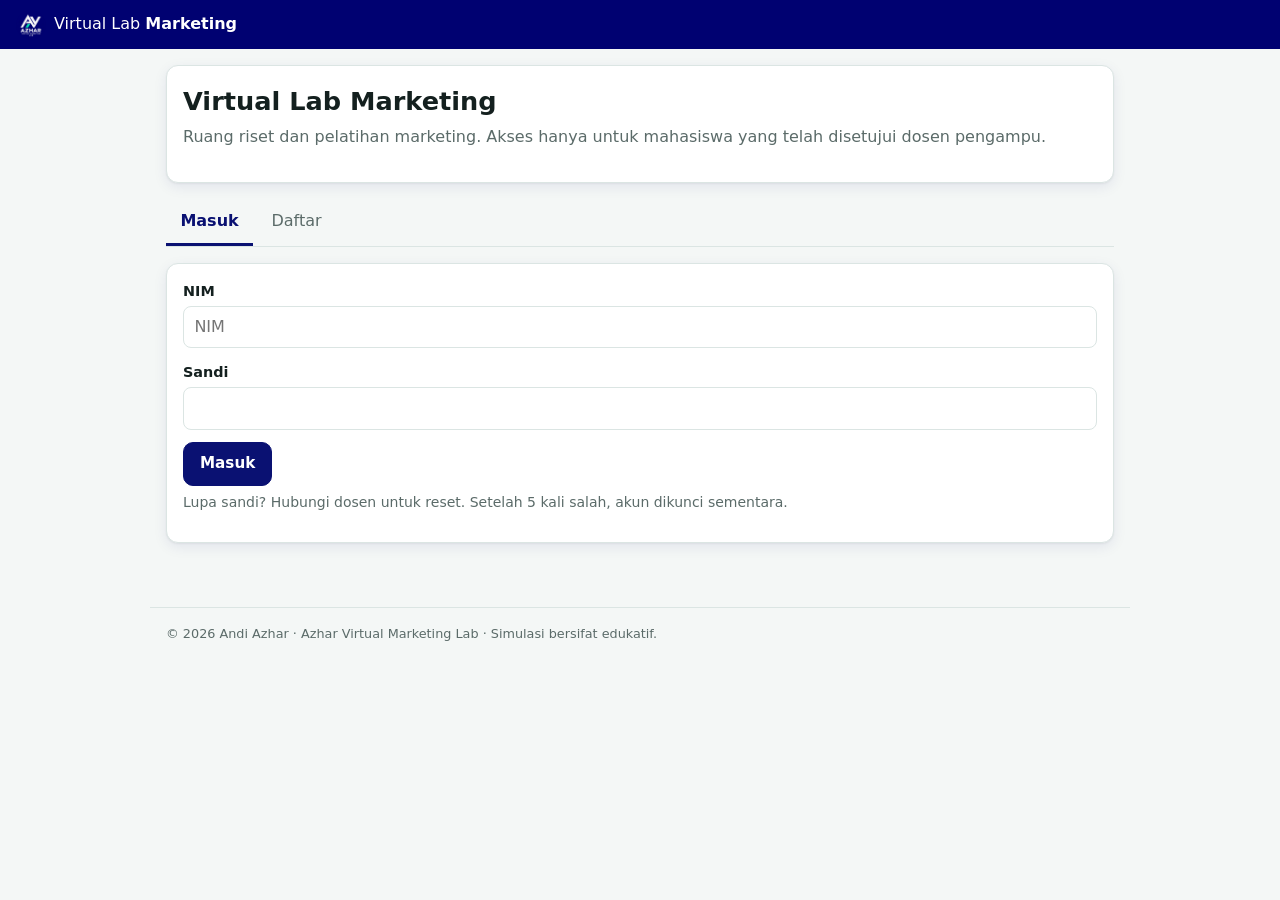
==== index.html @ 6efccebb "Add files via upload" ====
<!doctype html>
<html lang="id">
<head>
<meta charset="utf-8">
<meta name="viewport" content="width=device-width,initial-scale=1,viewport-fit=cover">
<title>Virtual Lab Marketing</title>
<meta name="description" content="Ruang riset dan pelatihan marketing: simulasi, analitik, dan jurnal lab untuk mahasiswa.">
<meta name="theme-color" content="#000171">
<meta name="apple-mobile-web-app-capable" content="yes">
<meta name="mobile-web-app-capable" content="yes">
<meta name="apple-mobile-web-app-title" content="Azhar Lab">
<link rel="manifest" href="manifest.webmanifest">
<link rel="icon" href="icons/icon-192.png">
<link rel="apple-touch-icon" href="icons/apple-touch-icon.png">
<link rel="stylesheet" href="css/style.css">
</head>
<body>
<header class="topbar">
  <a class="brand" href="#/"><img class="logo" src="assets/logo.png" alt="" width="30" height="30"><span>Virtual Lab <b>Marketing</b></span></a>
  <nav id="nav" aria-label="Navigasi utama"></nav>
  <button id="installBtn" class="btn small" hidden>Pasang</button>
</header>
<main id="view" tabindex="-1"></main>
<footer id="foot"></footer>
<div id="toast" role="status" aria-live="polite"></div>
<noscript><p style="padding:1rem">Aplikasi ini memerlukan JavaScript.</p></noscript>
<script src="config.js"></script>
<script src="js/core.js"></script>
<script src="js/mod-ads.js"></script>
<script src="js/mod-market.js"></script>
<script src="js/mod-analytics.js"></script>
<script src="js/mod-research.js"></script>
<script src="js/mod-strategy.js"></script>
<script src="js/mod-funnel.js"></script>
<script src="js/skills-data.js"></script>
<script src="js/vendor/qrcode.js"></script>
<script src="js/mod-ai.js"></script>
<script src="js/api.js"></script>
<script src="js/auth.js"></script>
<script src="js/mod-admin.js"></script>
<script src="js/skills.js"></script>
<script src="js/cert.js"></script>
<script src="js/app.js"></script>
</body>
</html>
---- css/style.css ----
:root{
  --bg:#f4f7f6; --card:#ffffff; --ink:#14201f; --muted:#5b6b69; --line:#dbe5e3;
  --brand:#0a1172; --brand-ink:#ffffff; --accent:#d97706; --good:#15803d; --bad:#b91c1c;
  --soft:#e9ebfa; --radius:12px; --shadow:0 1px 2px rgba(0,0,0,.05),0 4px 14px rgba(10,17,114,.08);
}
@media (prefers-color-scheme:dark){
  :root{--bg:#0e1514; --card:#162321; --ink:#e8f0ee; --muted:#9db0ac; --line:#26373a; --soft:#173532; --brand:#2dd4bf; --brand-ink:#05201d; --accent:#fbbf24; --good:#4ade80; --bad:#f87171; --shadow:none}
}
*{box-sizing:border-box}
html{-webkit-text-size-adjust:100%}
body{margin:0;background:var(--bg);color:var(--ink);font:16px/1.55 system-ui,-apple-system,"Segoe UI",Roboto,sans-serif;padding-bottom:env(safe-area-inset-bottom)}
h1,h2,h3{line-height:1.25;margin:0 0 .5rem}
h1{font-size:1.6rem} h2{font-size:1.3rem} h3{font-size:1.1rem}
p{margin:.4rem 0 .8rem}
a{color:var(--brand)}
.muted{color:var(--muted)}
.small{font-size:.875rem}
.topbar{position:sticky;top:0;z-index:20;display:flex;align-items:center;gap:.75rem;padding:.6rem 1rem;padding-top:calc(.6rem + env(safe-area-inset-top));background:#000171;color:#fff}
.brand{display:flex;align-items:center;gap:.5rem;color:inherit;text-decoration:none;font-weight:500;white-space:nowrap}
.brand b{font-weight:800}
.logo{width:30px;height:30px;border-radius:50%;display:block}
#nav{display:flex;gap:.25rem;overflow-x:auto;margin-left:auto;scrollbar-width:none}
#nav a{color:inherit;text-decoration:none;padding:.35rem .7rem;border-radius:999px;font-size:.9rem;white-space:nowrap;opacity:.85}
#nav a.on{background:rgba(255,255,255,.2);opacity:1;font-weight:600}
.badge{display:inline-block;min-width:1.2rem;padding:0 .35rem;margin-left:.25rem;border-radius:999px;background:var(--accent);color:#1b1200;font-size:.75rem;text-align:center}
main{max-width:980px;margin:0 auto;padding:1rem 1rem 3rem;outline:none}
.card{background:var(--card);border:1px solid var(--line);border-radius:var(--radius);padding:1rem;margin:0 0 1rem;box-shadow:var(--shadow)}
.card.err{border-color:var(--bad);color:var(--bad)}
.card.note{background:var(--soft);border-color:transparent}
.hero{padding:1.25rem 1rem}
.hero h1{margin-bottom:.35rem}
.grid{display:grid;gap:.9rem;grid-template-columns:repeat(auto-fill,minmax(250px,1fr))}
.mod{display:flex;flex-direction:column;gap:.35rem;text-decoration:none;color:inherit;background:var(--card);border:1px solid var(--line);border-radius:var(--radius);padding:1rem;box-shadow:var(--shadow);transition:transform .12s,border-color .12s}
.mod:hover{transform:translateY(-2px);border-color:var(--brand)}
.mod .ic{font-size:1.8rem}
.mod h3{margin:0}
.tags{display:flex;flex-wrap:wrap;gap:.3rem;margin-top:auto;padding-top:.4rem}
.tag{font-size:.72rem;padding:.1rem .5rem;border-radius:999px;background:var(--soft);color:var(--brand)}
.chips{display:flex;flex-wrap:wrap;gap:.4rem;margin:.5rem 0 1rem}
.chip{border:1px solid var(--line);background:var(--card);color:var(--ink);border-radius:999px;padding:.3rem .8rem;font:inherit;font-size:.88rem;cursor:pointer}
.chip.on{background:var(--brand);color:var(--brand-ink);border-color:var(--brand)}
.btn{font:inherit;font-size:.95rem;padding:.55rem 1rem;border-radius:10px;border:1px solid var(--line);background:var(--card);color:var(--ink);cursor:pointer;min-height:42px}
.btn:hover{border-color:var(--brand)}
.btn.primary{background:var(--brand);color:var(--brand-ink);border-color:var(--brand);font-weight:600}
.btn.danger{color:var(--bad);border-color:var(--bad)}
.btn.ghost{background:transparent}
.btn.small{min-height:34px;padding:.3rem .7rem;font-size:.85rem}
.btn[disabled]{opacity:.5;cursor:not-allowed}
.topbar .btn{background:rgba(255,255,255,.18);color:inherit;border-color:transparent}
.row{display:flex;flex-wrap:wrap;gap:.5rem;align-items:center;margin:.6rem 0}
.row.end{justify-content:flex-end}
.fld{display:block;margin:0 0 .8rem}
.lbl{display:block;font-weight:600;font-size:.9rem;margin-bottom:.2rem}
.hint{display:block;color:var(--muted);font-size:.8rem;margin-top:.15rem}
input,select,textarea{width:100%;font:inherit;color:var(--ink);background:var(--card);border:1px solid var(--line);border-radius:8px;padding:.5rem .65rem;min-height:42px}
textarea{resize:vertical}
input:focus,select:focus,textarea:focus,.btn:focus-visible,.chip:focus-visible,a:focus-visible{outline:2px solid var(--brand);outline-offset:1px}
input[type=checkbox]{width:auto;min-height:0;margin-right:.4rem}
.cols{display:grid;gap:.8rem;grid-template-columns:repeat(auto-fit,minmax(200px,1fr))}
.tabs{display:flex;gap:.25rem;overflow-x:auto;border-bottom:1px solid var(--line);margin-bottom:1rem;scrollbar-width:none}
.tab{font:inherit;background:none;border:none;border-bottom:3px solid transparent;padding:.6rem .9rem;color:var(--muted);cursor:pointer;white-space:nowrap}
.tab.on{color:var(--brand);border-bottom-color:var(--brand);font-weight:700}
.kpis{display:grid;gap:.6rem;grid-template-columns:repeat(auto-fit,minmax(130px,1fr));margin:.6rem 0}
.kpi{background:var(--soft);border-radius:10px;padding:.6rem .8rem}
.kpi .v{font-size:1.25rem;font-weight:700;display:block}
.kpi .l{font-size:.78rem;color:var(--muted)}
.kpi.good .v{color:var(--good)} .kpi.bad .v{color:var(--bad)}
.tbl-wrap{overflow-x:auto;margin:.5rem 0}
table{border-collapse:collapse;width:100%;font-size:.88rem}
th,td{padding:.4rem .6rem;border-bottom:1px solid var(--line);text-align:left;white-space:nowrap}
th{background:var(--soft);font-weight:600}
td.num,th.num{text-align:right}
tr.total td{font-weight:700;background:var(--soft)}
.bars{display:grid;gap:.35rem;margin:.5rem 0}
.bar{display:grid;grid-template-columns:minmax(90px,28%) 1fr auto;gap:.5rem;align-items:center;font-size:.85rem}
.bar .track{background:var(--soft);border-radius:6px;height:16px;overflow:hidden}
.bar .fill{height:100%;background:var(--brand);border-radius:6px}
.bar .fill.neg{background:var(--bad)}
pre.out{background:var(--soft);padding:.8rem;border-radius:8px;overflow:auto;white-space:pre-wrap;font:inherit;font-size:.9rem}
.ok{color:var(--good)} .warn{color:var(--accent)} .bad{color:var(--bad)}
.modal-back{position:fixed;inset:0;background:rgba(0,0,0,.45);z-index:50;display:flex;align-items:center;justify-content:center;padding:1rem}
.modal{background:var(--card);border-radius:14px;padding:1.2rem;width:min(520px,100%);max-height:90vh;overflow:auto}
#toast{position:fixed;left:50%;bottom:calc(1.2rem + env(safe-area-inset-bottom));transform:translate(-50%,20px);background:#14201f;color:#fff;padding:.6rem 1rem;border-radius:10px;opacity:0;pointer-events:none;transition:.2s;z-index:60;max-width:90vw;font-size:.9rem}
#toast.show{opacity:1;transform:translate(-50%,0)}
#foot{max-width:980px;margin:0 auto;padding:1rem;color:var(--muted);font-size:.8rem;border-top:1px solid var(--line)}
.entry{border-left:4px solid var(--brand);padding-left:.8rem;margin:0 0 1rem}
.entry h3{margin:0 0 .15rem}
.legend{display:flex;gap:1rem;flex-wrap:wrap;font-size:.8rem;color:var(--muted)}
.pill{display:inline-block;padding:.05rem .5rem;border-radius:999px;font-size:.75rem;background:var(--soft)}
.heat td{text-align:center}
@media (max-width:560px){ main{padding:.75rem .75rem 3rem} h1{font-size:1.35rem} .brand span:last-child{display:none} .bar{grid-template-columns:90px 1fr auto} }
@media print{ .topbar,#nav,#foot,.btn,.tabs,#toast,.no-print{display:none!important} body{background:#fff;color:#000} .card{box-shadow:none;border-color:#999;break-inside:avoid} }

/* v1.1: status, obrolan AI, galat */
.pill.st-approved{background:#d1fae5;color:#065f46}.pill.st-pending{background:#fef3c7;color:#92400e}
.pill.st-rejected,.pill.st-blocked{background:#fee2e2;color:#991b1b}
.chat{display:flex;flex-direction:column;gap:.5rem;max-height:50vh;overflow:auto;padding:.5rem 0}
.bub{max-width:85%;padding:.5rem .75rem;border-radius:12px;line-height:1.4;white-space:pre-wrap}
.bub.me{align-self:flex-end;background:var(--accent,#0f766e);color:#fff}
.bub.ai{align-self:flex-start;background:var(--soft)}
.bub.err{align-self:center;background:#fee2e2;color:#991b1b;font-size:.85rem}
.card.err{border-color:#fca5a5;background:#fef2f2;color:#991b1b}
.row.end{justify-content:flex-end}
@media (prefers-color-scheme:dark){.pill.st-approved{background:#064e3b;color:#a7f3d0}.pill.st-pending{background:#78350f;color:#fde68a}.pill.st-rejected,.pill.st-blocked,.bub.err,.card.err{background:#450a0a;color:#fecaca}}

/* v1.2: jalur skill, misi, sertifikat */
.path{display:grid;gap:.75rem}
.skill{display:flex;gap:.9rem;align-items:flex-start;text-decoration:none;color:inherit;background:var(--card);border:1px solid var(--line);border-left:5px solid var(--brand);border-radius:var(--radius);padding:.9rem;box-shadow:var(--shadow)}
.skill.locked{opacity:.55;border-left-color:var(--line)} .skill.done{border-left-color:#00b88f;background:linear-gradient(90deg,rgba(0,184,143,.08),transparent)}
.skill .no{font-size:1.7rem;line-height:1;flex:none;width:2.2rem;text-align:center}
.skill .body{display:flex;flex-direction:column;gap:.25rem;min-width:0}
.dots{display:flex;gap:.3rem;margin:.2rem 0}
.dot{width:1.3rem;height:1.3rem;border-radius:50%;border:2px solid var(--line);font-size:.7rem;line-height:1.1rem;text-align:center;font-style:normal;color:#fff}
.dot.open{border-color:var(--brand)} .dot.done{background:#00b88f;border-color:#00b88f}
.mission{display:block;text-decoration:none;color:inherit} .mission.locked{opacity:.5} .mission.done{border-left:5px solid #00b88f}
.card.verified{border-color:#00b88f;background:linear-gradient(135deg,rgba(0,184,143,.10),transparent)}
.result{display:flex;gap:1rem;align-items:center}
.score{font-size:3rem;font-weight:800;line-height:1;min-width:4.5rem;text-align:center} .score.good{color:var(--good)} .score.bad{color:var(--bad)}
.crit{margin:.7rem 0} .crit .small{margin-top:.2rem}
.track{height:.55rem;background:var(--line);border-radius:99px;overflow:hidden} .track .fill{height:100%;background:var(--brand);border-radius:99px}
.barrow{display:grid;grid-template-columns:8.5rem 1fr 4.5rem;gap:.5rem;align-items:center;margin:.35rem 0;font-size:.9rem}
.scrollx{overflow-x:auto} .scrollx table{min-width:520px}
.svgwrap svg{width:100%;height:auto;max-height:70vh;border-radius:8px;border:1px solid var(--line)}
.q .opt{display:block;padding:.45rem .2rem;cursor:pointer}
.certcanvas{border:1px solid var(--line);border-radius:6px;box-shadow:0 6px 24px rgba(0,0,0,.15);background:#fff}
.certrow{display:block;text-decoration:none;color:inherit}
.video .vstage svg{width:100%;height:auto;border-radius:8px;display:block}
.vcap{font-weight:600;margin:.4rem 0 .1rem}
.chat{display:flex;flex-direction:column;gap:.5rem;max-height:50vh;overflow:auto;padding:.5rem 0}
.tags{display:flex;gap:.3rem;flex-wrap:wrap}
.installbar{display:flex;gap:.75rem;align-items:center;justify-content:space-between;background:#000171;color:#fff;padding:.6rem 1rem;font-size:.9rem}
.installbar .btn{background:#00b88f;color:#00170f;border:0;font-weight:700}
.installbar button.x{background:transparent;color:#fff;border:0;font-size:1.2rem}
@media (max-width:560px){.barrow{grid-template-columns:6rem 1fr 3.6rem}.result{flex-direction:column;align-items:flex-start}}

/* Sesi terjaga: cegah seleksi/salin teks kasus */
.secure { -webkit-user-select: none; user-select: none; -webkit-touch-callout: none; }
.secure textarea, .secure input[type=text], .secure input[type=password] { -webkit-user-select: text; user-select: text; }
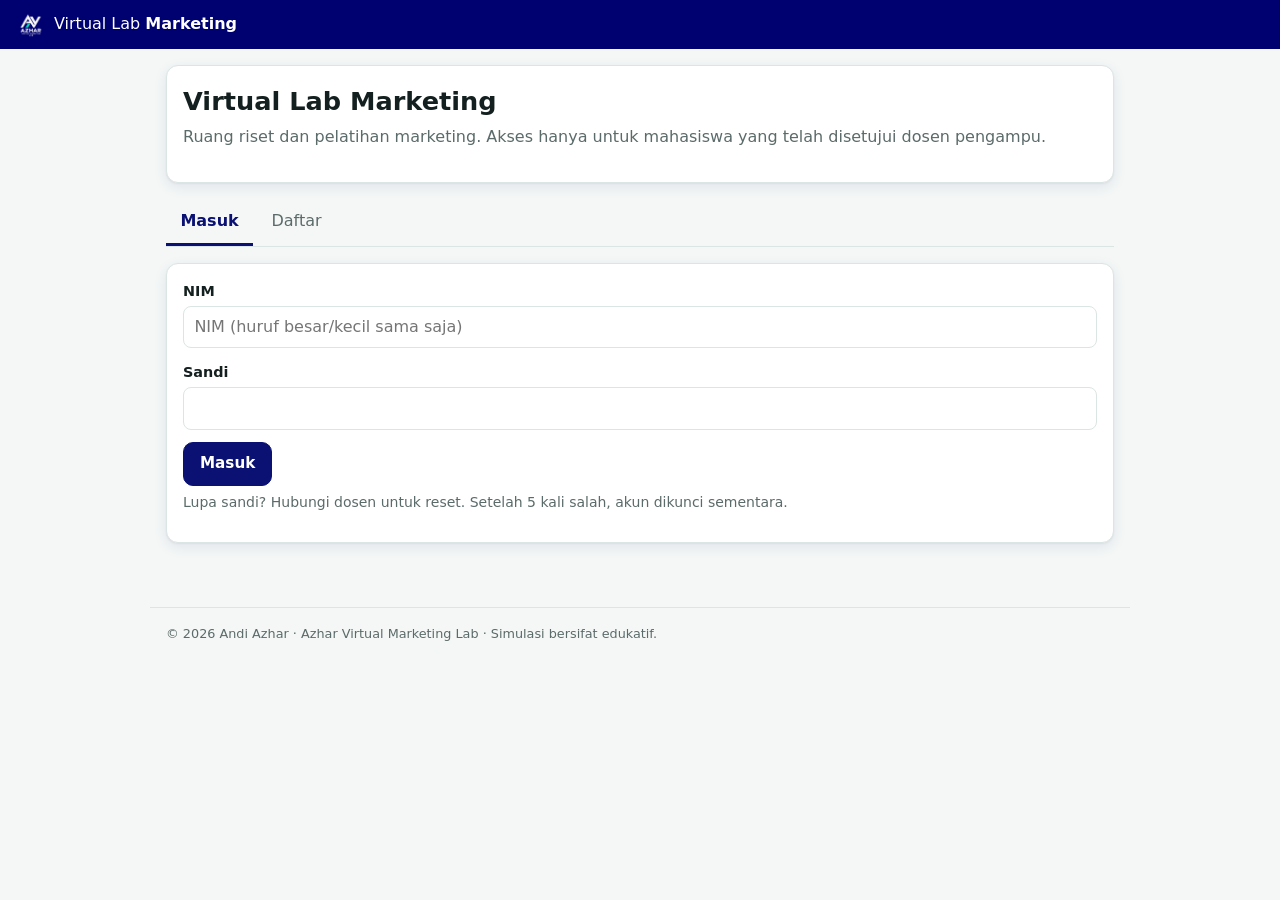
==== commit c2b8149b: "Add files via upload" ====
--- a/index.html
+++ b/index.html
@@ -37,7 +37,6 @@
 <script src="js/mod-ai.js"></script>
 <script src="js/api.js"></script>
 <script src="js/auth.js"></script>
-<script src="js/mod-admin.js"></script>
 <script src="js/skills.js"></script>
 <script src="js/cert.js"></script>
 <script src="js/app.js"></script>
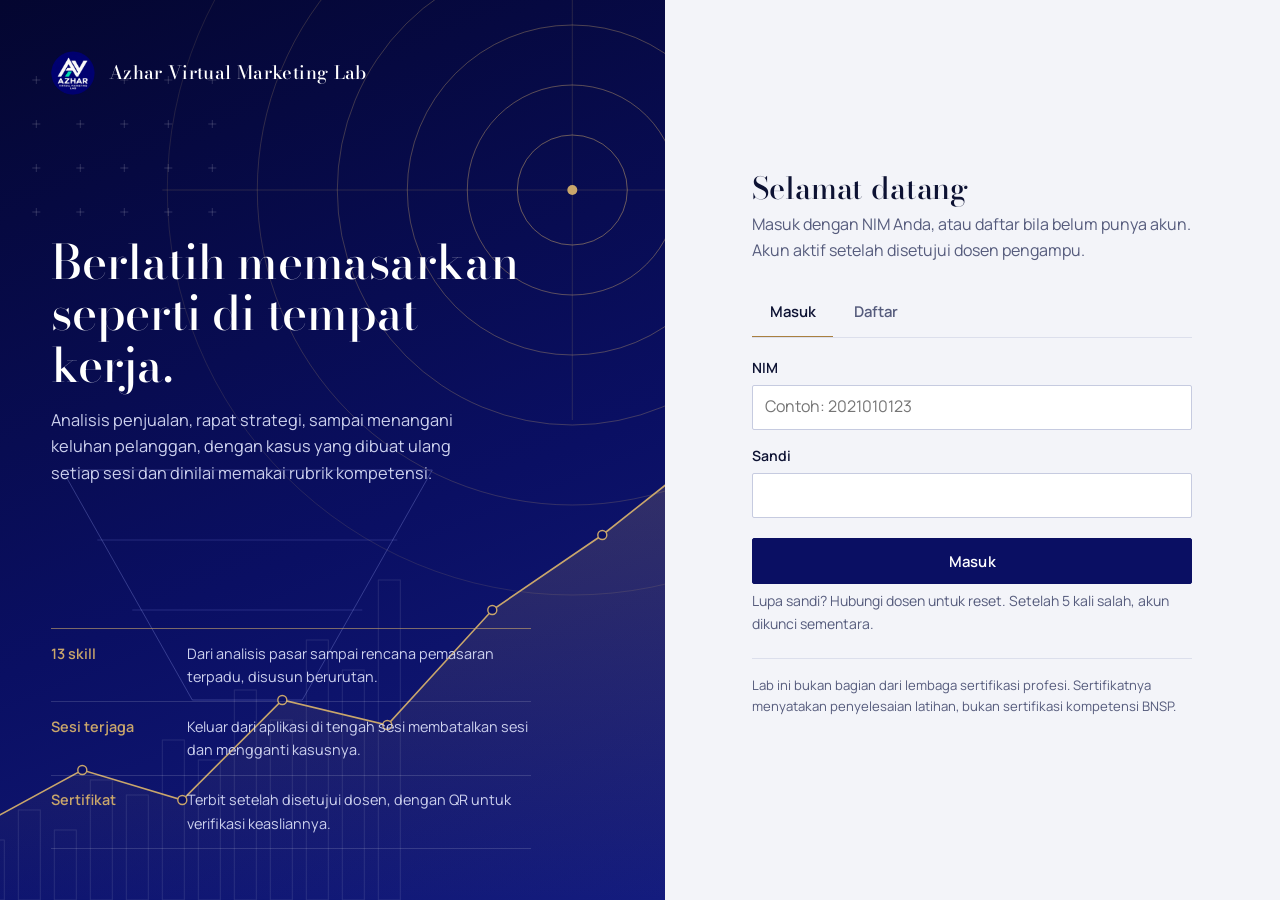
==== commit 7fee5d86: "Add files via upload" ====
--- a/index.html
+++ b/index.html
@@ -12,11 +12,14 @@
 <link rel="manifest" href="manifest.webmanifest">
 <link rel="icon" href="icons/icon-192.png">
 <link rel="apple-touch-icon" href="icons/apple-touch-icon.png">
+<link rel="preconnect" href="https://fonts.googleapis.com">
+<link rel="preconnect" href="https://fonts.gstatic.com" crossorigin>
+<link href="https://fonts.googleapis.com/css2?family=Bodoni+Moda:opsz,wght@6..96,400;6..96,500;6..96,600&family=Manrope:wght@400;500;600;700&display=swap" rel="stylesheet">
 <link rel="stylesheet" href="css/style.css">
 </head>
 <body>
 <header class="topbar">
-  <a class="brand" href="#/"><img class="logo" src="assets/logo.png" alt="" width="30" height="30"><span>Virtual Lab <b>Marketing</b></span></a>
+  <a class="brand" href="#/"><img class="logo" src="assets/logo.png" alt="" width="30" height="30"><span>Azhar Virtual <b>Marketing Lab</b></span></a>
   <nav id="nav" aria-label="Navigasi utama"></nav>
   <button id="installBtn" class="btn small" hidden>Pasang</button>
 </header>
@@ -26,6 +29,7 @@
 <noscript><p style="padding:1rem">Aplikasi ini memerlukan JavaScript.</p></noscript>
 <script src="config.js"></script>
 <script src="js/core.js"></script>
+<script src="js/ui.js"></script>
 <script src="js/mod-ads.js"></script>
 <script src="js/mod-market.js"></script>
 <script src="js/mod-analytics.js"></script>
--- a/css/style.css
+++ b/css/style.css
@@ -1,138 +1,216 @@
+/* Azhar Virtual Marketing Lab — tema biru malam dan kuningan */
 :root{
-  --bg:#f4f7f6; --card:#ffffff; --ink:#14201f; --muted:#5b6b69; --line:#dbe5e3;
-  --brand:#0a1172; --brand-ink:#ffffff; --accent:#d97706; --good:#15803d; --bad:#b91c1c;
-  --soft:#e9ebfa; --radius:12px; --shadow:0 1px 2px rgba(0,0,0,.05),0 4px 14px rgba(10,17,114,.08);
+  --serif:"Bodoni Moda","Didot","Playfair Display","Hoefler Text",Georgia,serif;
+  --sans:"Manrope",system-ui,-apple-system,"Segoe UI",Roboto,sans-serif;
+  --paper:#F3F4F9; --card:#FFFFFF; --ink:#0D1233; --muted:#555B7C; --line:#DCDFEC; --line2:#C6CBE0;
+  --brand:#0A0F63; --brand-deep:#050838; --brand-ink:#FFFFFF; --gold:#A97F3F; --gold-hi:#C9A66B; --accent:#A97F3F;
+  --soft:#ECEEF8; --note:#F4EEE1; --good:#1C6B4D; --bad:#9B2C2C; --warn:#8A6420;
+  --bg:var(--paper); --radius:3px; --shadow:none;
 }
 @media (prefers-color-scheme:dark){
-  :root{--bg:#0e1514; --card:#162321; --ink:#e8f0ee; --muted:#9db0ac; --line:#26373a; --soft:#173532; --brand:#2dd4bf; --brand-ink:#05201d; --accent:#fbbf24; --good:#4ade80; --bad:#f87171; --shadow:none}
+  :root{--paper:#070A27; --card:#0E1340; --ink:#ECEBF3; --muted:#A5AACA; --line:#232A63; --line2:#323A7C; --brand:#C9A66B; --brand-ink:#0A0F3A; --gold:#C9A66B; --accent:#C9A66B;
+    --soft:#141A52; --note:#1B1F55; --good:#5FC59B; --bad:#F29A9A; --warn:#E0B866}
 }
 *{box-sizing:border-box}
 html{-webkit-text-size-adjust:100%}
-body{margin:0;background:var(--bg);color:var(--ink);font:16px/1.55 system-ui,-apple-system,"Segoe UI",Roboto,sans-serif;padding-bottom:env(safe-area-inset-bottom)}
-h1,h2,h3{line-height:1.25;margin:0 0 .5rem}
-h1{font-size:1.6rem} h2{font-size:1.3rem} h3{font-size:1.1rem}
-p{margin:.4rem 0 .8rem}
-a{color:var(--brand)}
-.muted{color:var(--muted)}
-.small{font-size:.875rem}
-.topbar{position:sticky;top:0;z-index:20;display:flex;align-items:center;gap:.75rem;padding:.6rem 1rem;padding-top:calc(.6rem + env(safe-area-inset-top));background:#000171;color:#fff}
-.brand{display:flex;align-items:center;gap:.5rem;color:inherit;text-decoration:none;font-weight:500;white-space:nowrap}
-.brand b{font-weight:800}
-.logo{width:30px;height:30px;border-radius:50%;display:block}
-#nav{display:flex;gap:.25rem;overflow-x:auto;margin-left:auto;scrollbar-width:none}
-#nav a{color:inherit;text-decoration:none;padding:.35rem .7rem;border-radius:999px;font-size:.9rem;white-space:nowrap;opacity:.85}
-#nav a.on{background:rgba(255,255,255,.2);opacity:1;font-weight:600}
-.badge{display:inline-block;min-width:1.2rem;padding:0 .35rem;margin-left:.25rem;border-radius:999px;background:var(--accent);color:#1b1200;font-size:.75rem;text-align:center}
-main{max-width:980px;margin:0 auto;padding:1rem 1rem 3rem;outline:none}
-.card{background:var(--card);border:1px solid var(--line);border-radius:var(--radius);padding:1rem;margin:0 0 1rem;box-shadow:var(--shadow)}
-.card.err{border-color:var(--bad);color:var(--bad)}
-.card.note{background:var(--soft);border-color:transparent}
-.hero{padding:1.25rem 1rem}
-.hero h1{margin-bottom:.35rem}
-.grid{display:grid;gap:.9rem;grid-template-columns:repeat(auto-fill,minmax(250px,1fr))}
-.mod{display:flex;flex-direction:column;gap:.35rem;text-decoration:none;color:inherit;background:var(--card);border:1px solid var(--line);border-radius:var(--radius);padding:1rem;box-shadow:var(--shadow);transition:transform .12s,border-color .12s}
-.mod:hover{transform:translateY(-2px);border-color:var(--brand)}
-.mod .ic{font-size:1.8rem}
-.mod h3{margin:0}
-.tags{display:flex;flex-wrap:wrap;gap:.3rem;margin-top:auto;padding-top:.4rem}
-.tag{font-size:.72rem;padding:.1rem .5rem;border-radius:999px;background:var(--soft);color:var(--brand)}
-.chips{display:flex;flex-wrap:wrap;gap:.4rem;margin:.5rem 0 1rem}
-.chip{border:1px solid var(--line);background:var(--card);color:var(--ink);border-radius:999px;padding:.3rem .8rem;font:inherit;font-size:.88rem;cursor:pointer}
+body{margin:0;background:var(--paper);color:var(--ink);font:400 16px/1.62 var(--sans);padding-bottom:env(safe-area-inset-bottom);-webkit-font-smoothing:antialiased}
+h1,h2,h3,h4{margin:0 0 .5rem;line-height:1.25}
+h1,h2{font-family:var(--serif);font-weight:500;letter-spacing:-.005em}
+h1{font-size:clamp(1.7rem,3.2vw,2.3rem);line-height:1.15} h2{font-size:1.45rem} h3{font-size:1.02rem;font-weight:700} h4{font-size:.95rem;font-weight:700}
+p{margin:.4rem 0 .85rem}
+a{color:var(--brand)} @media (prefers-color-scheme:dark){a{color:var(--gold-hi)}}
+.muted{color:var(--muted)} .small{font-size:.875rem}
+::selection{background:var(--gold-hi);color:#050838}
+
+/* Bilah atas */
+.topbar{position:sticky;top:0;z-index:20;display:flex;align-items:center;gap:1rem;padding:.7rem clamp(1rem,3vw,2rem);padding-top:calc(.7rem + env(safe-area-inset-top));background:var(--brand-deep);color:#fff;border-bottom:1px solid rgba(201,166,107,.55)}
+.brand{display:flex;align-items:center;gap:.65rem;color:inherit;text-decoration:none;white-space:nowrap;font-family:var(--serif);font-size:1.12rem;font-weight:500;letter-spacing:.01em}
+.brand b{font-weight:600;color:var(--gold-hi)}
+.logo{width:32px;height:32px;border-radius:50%;display:block}
+#nav{display:flex;gap:.2rem;overflow-x:auto;margin-left:auto;scrollbar-width:none}
+#nav a{color:#CDD1EE;text-decoration:none;padding:.4rem .75rem;font-size:.9rem;font-weight:500;white-space:nowrap;border-bottom:2px solid transparent}
+#nav a:hover{color:#fff}
+#nav a.on{color:#fff;border-bottom-color:var(--gold-hi)}
+.badge{display:inline-block;min-width:1.2rem;padding:0 .35rem;margin-left:.3rem;background:var(--gold-hi);color:#050838;font-size:.72rem;font-weight:700;text-align:center;border-radius:2px}
+main{max-width:1040px;margin:0 auto;padding:1.6rem clamp(1rem,3vw,2rem) 3.5rem;outline:none}
+
+/* Panel */
+.card{background:var(--card);border:1px solid var(--line);border-radius:var(--radius);padding:1.25rem 1.4rem;margin:0 0 1rem}
+.card.err{border-left:3px solid var(--bad);background:var(--card);color:var(--bad)}
+.card.note{background:var(--note);border:0;border-left:3px solid var(--gold);color:var(--ink)}
+.card.verified{border:1px solid var(--line);border-left:3px solid var(--good);background:var(--card)}
+.card h2{margin-bottom:.4rem}
+
+/* Pita judul (dasbor) */
+.band,.hero{position:relative;overflow:hidden;background:linear-gradient(150deg,#040630 0%,#0A0F63 62%,#141C7E 100%);color:#fff;border:0;border-radius:var(--radius);padding:2.2rem clamp(1.2rem,3vw,2.2rem) 3.4rem;margin:0 0 1rem}
+.band-art{position:absolute;inset:0;pointer-events:none} .band-art svg,.band-art .art{width:100%;height:100%;display:block} @media(max-width:640px){.band-art{opacity:.35}}
+.band-in{position:relative;max-width:46rem}
+.band h1,.hero h1{color:#fff;margin-bottom:.5rem} .band p,.hero p{color:#CDD1EE;margin:0;max-width:40rem}
+.hero{padding-bottom:2.2rem} .hero .muted{color:#CDD1EE}
+.band + .kpis{margin-top:-2.2rem;position:relative;z-index:2;margin-left:clamp(.6rem,2vw,1.4rem);margin-right:clamp(.6rem,2vw,1.4rem)}
+
+/* Angka ringkas */
+.kpis{display:grid;gap:1px;grid-template-columns:repeat(auto-fit,minmax(150px,1fr));margin:1rem 0 1.4rem;background:var(--line);border:1px solid var(--line);border-radius:var(--radius);overflow:hidden}
+.kpi{background:var(--card);padding:.95rem 1.15rem;border-radius:0}
+.kpi .v{display:block;font-family:var(--serif);font-size:1.75rem;font-weight:500;line-height:1.15;word-break:break-word}
+.kpi .l{display:block;font-size:.8rem;color:var(--muted);margin-top:.15rem}
+.kpi.good .v{color:var(--good)} .kpi.bad .v{color:var(--bad)}
+
+/* Modul Lab Bebas */
+.grid{display:grid;gap:1rem;grid-template-columns:repeat(auto-fill,minmax(260px,1fr))}
+.mod{display:flex;flex-direction:column;gap:.4rem;text-decoration:none;color:inherit;background:var(--card);border:1px solid var(--line);border-top:3px solid var(--brand);border-radius:var(--radius);padding:1.1rem 1.2rem;transition:border-color .15s,transform .15s}
+.mod:hover{border-top-color:var(--gold);transform:translateY(-2px)}
+.mod .ic{display:none}
+.mod h3{margin:0;font-family:var(--serif);font-size:1.2rem;font-weight:500}
+.tags{display:flex;flex-wrap:wrap;gap:.3rem;margin-top:auto;padding-top:.5rem}
+.tag{font-size:.74rem;padding:.08rem .5rem;border:1px solid var(--line2);border-radius:2px;color:var(--muted);background:none}
+.chips{display:flex;flex-wrap:wrap;gap:.4rem;margin:.5rem 0 1.2rem}
+.chip{border:1px solid var(--line2);background:var(--card);color:var(--ink);border-radius:2px;padding:.35rem .85rem;font:inherit;font-size:.88rem;cursor:pointer}
 .chip.on{background:var(--brand);color:var(--brand-ink);border-color:var(--brand)}
-.btn{font:inherit;font-size:.95rem;padding:.55rem 1rem;border-radius:10px;border:1px solid var(--line);background:var(--card);color:var(--ink);cursor:pointer;min-height:42px}
+
+/* Tombol */
+.btn{font:inherit;font-size:.93rem;font-weight:600;letter-spacing:.01em;padding:.6rem 1.2rem;border-radius:2px;border:1px solid var(--line2);background:var(--card);color:var(--ink);cursor:pointer;min-height:44px;transition:border-color .15s,background .15s,box-shadow .15s}
 .btn:hover{border-color:var(--brand)}
-.btn.primary{background:var(--brand);color:var(--brand-ink);border-color:var(--brand);font-weight:600}
-.btn.danger{color:var(--bad);border-color:var(--bad)}
+.btn.primary{background:var(--brand);color:var(--brand-ink);border-color:var(--brand)}
+.btn.primary:hover{box-shadow:inset 0 -3px 0 var(--gold-hi)}
+.btn.danger{color:var(--bad);border-color:var(--bad);background:transparent}
 .btn.ghost{background:transparent}
-.btn.small{min-height:34px;padding:.3rem .7rem;font-size:.85rem}
+.btn.small{min-height:34px;padding:.3rem .75rem;font-size:.84rem}
 .btn[disabled]{opacity:.5;cursor:not-allowed}
-.topbar .btn{background:rgba(255,255,255,.18);color:inherit;border-color:transparent}
-.row{display:flex;flex-wrap:wrap;gap:.5rem;align-items:center;margin:.6rem 0}
-.row.end{justify-content:flex-end}
-.fld{display:block;margin:0 0 .8rem}
-.lbl{display:block;font-weight:600;font-size:.9rem;margin-bottom:.2rem}
-.hint{display:block;color:var(--muted);font-size:.8rem;margin-top:.15rem}
-input,select,textarea{width:100%;font:inherit;color:var(--ink);background:var(--card);border:1px solid var(--line);border-radius:8px;padding:.5rem .65rem;min-height:42px}
+.topbar .btn{background:transparent;color:#fff;border-color:rgba(255,255,255,.35)}
+.topbar .btn:hover{border-color:var(--gold-hi)}
+.row{display:flex;flex-wrap:wrap;gap:.5rem;align-items:center;margin:.7rem 0} .row.end{justify-content:flex-end}
+
+/* Formulir */
+.fld{display:block;margin:0 0 .95rem}
+.lbl{display:block;font-weight:600;font-size:.88rem;margin-bottom:.3rem}
+.hint{display:block;color:var(--muted);font-size:.8rem;margin-top:.25rem}
+input,select,textarea{width:100%;font:inherit;color:var(--ink);background:var(--card);border:1px solid var(--line2);border-radius:2px;padding:.55rem .75rem;min-height:44px}
 textarea{resize:vertical}
-input:focus,select:focus,textarea:focus,.btn:focus-visible,.chip:focus-visible,a:focus-visible{outline:2px solid var(--brand);outline-offset:1px}
-input[type=checkbox]{width:auto;min-height:0;margin-right:.4rem}
-.cols{display:grid;gap:.8rem;grid-template-columns:repeat(auto-fit,minmax(200px,1fr))}
-.tabs{display:flex;gap:.25rem;overflow-x:auto;border-bottom:1px solid var(--line);margin-bottom:1rem;scrollbar-width:none}
-.tab{font:inherit;background:none;border:none;border-bottom:3px solid transparent;padding:.6rem .9rem;color:var(--muted);cursor:pointer;white-space:nowrap}
-.tab.on{color:var(--brand);border-bottom-color:var(--brand);font-weight:700}
-.kpis{display:grid;gap:.6rem;grid-template-columns:repeat(auto-fit,minmax(130px,1fr));margin:.6rem 0}
-.kpi{background:var(--soft);border-radius:10px;padding:.6rem .8rem}
-.kpi .v{font-size:1.25rem;font-weight:700;display:block}
-.kpi .l{font-size:.78rem;color:var(--muted)}
-.kpi.good .v{color:var(--good)} .kpi.bad .v{color:var(--bad)}
+input:focus,select:focus,textarea:focus{outline:none;border-color:var(--gold);box-shadow:0 0 0 3px rgba(169,127,63,.28)}
+.btn:focus-visible,.chip:focus-visible,a:focus-visible,.tab:focus-visible{outline:2px solid var(--gold);outline-offset:2px}
+input[type=checkbox]{width:auto;min-height:0;margin-right:.45rem;accent-color:var(--brand)}
+.cols{display:grid;gap:.9rem;grid-template-columns:repeat(auto-fit,minmax(210px,1fr))}
+
+/* Tab */
+.tabs{display:flex;gap:.2rem;overflow-x:auto;border-bottom:1px solid var(--line);margin-bottom:1.2rem;scrollbar-width:none}
+.tab{font:inherit;font-weight:600;font-size:.93rem;background:none;border:none;border-bottom:2px solid transparent;margin-bottom:-1px;padding:.8rem 1.1rem;color:var(--muted);cursor:pointer;white-space:nowrap}
+.tab:hover{color:var(--ink)}
+.tab.on{color:var(--ink);border-bottom-color:var(--gold)}
+
+/* Tabel */
 .tbl-wrap{overflow-x:auto;margin:.5rem 0}
 table{border-collapse:collapse;width:100%;font-size:.88rem}
-th,td{padding:.4rem .6rem;border-bottom:1px solid var(--line);text-align:left;white-space:nowrap}
-th{background:var(--soft);font-weight:600}
+th,td{padding:.7rem .8rem;border-bottom:1px solid var(--line);text-align:left;white-space:nowrap}
+th{font-weight:700;font-size:.78rem;color:var(--muted);border-bottom:1px solid var(--line2);letter-spacing:.02em}
+tbody tr:hover td{background:var(--soft)}
 td.num,th.num{text-align:right}
 tr.total td{font-weight:700;background:var(--soft)}
-.bars{display:grid;gap:.35rem;margin:.5rem 0}
-.bar{display:grid;grid-template-columns:minmax(90px,28%) 1fr auto;gap:.5rem;align-items:center;font-size:.85rem}
-.bar .track{background:var(--soft);border-radius:6px;height:16px;overflow:hidden}
-.bar .fill{height:100%;background:var(--brand);border-radius:6px}
-.bar .fill.neg{background:var(--bad)}
-pre.out{background:var(--soft);padding:.8rem;border-radius:8px;overflow:auto;white-space:pre-wrap;font:inherit;font-size:.9rem}
-.ok{color:var(--good)} .warn{color:var(--accent)} .bad{color:var(--bad)}
-.modal-back{position:fixed;inset:0;background:rgba(0,0,0,.45);z-index:50;display:flex;align-items:center;justify-content:center;padding:1rem}
-.modal{background:var(--card);border-radius:14px;padding:1.2rem;width:min(520px,100%);max-height:90vh;overflow:auto}
-#toast{position:fixed;left:50%;bottom:calc(1.2rem + env(safe-area-inset-bottom));transform:translate(-50%,20px);background:#14201f;color:#fff;padding:.6rem 1rem;border-radius:10px;opacity:0;pointer-events:none;transition:.2s;z-index:60;max-width:90vw;font-size:.9rem}
+
+/* Grafik batang */
+.bars{display:grid;gap:.6rem;margin:.6rem 0}
+.bar{display:grid;grid-template-columns:minmax(110px,32%) 1fr auto;gap:.8rem;align-items:center;font-size:.86rem}
+.bar .track{background:var(--soft);border-radius:0;height:10px;overflow:hidden}
+.bar .fill{height:100%;background:var(--brand);border-radius:0} .bar .fill.neg{background:var(--bad)}
+@media (prefers-color-scheme:dark){.bar .fill{background:var(--gold-hi)}}
+pre.out{background:var(--soft);padding:.9rem 1rem;border-radius:2px;overflow:auto;white-space:pre-wrap;font:inherit;font-size:.9rem;border-left:3px solid var(--gold)}
+.ok{color:var(--good)} .warn{color:var(--warn)} .bad{color:var(--bad)}
+
+/* Dialog dan notifikasi */
+.modal-back{position:fixed;inset:0;background:rgba(5,8,56,.62);z-index:50;display:flex;align-items:center;justify-content:center;padding:1rem}
+.modal{background:var(--card);border:1px solid var(--line);border-top:3px solid var(--gold);border-radius:var(--radius);padding:1.4rem;width:min(540px,100%);max-height:90vh;overflow:auto}
+#toast{position:fixed;left:50%;bottom:calc(1.2rem + env(safe-area-inset-bottom));transform:translate(-50%,20px);background:var(--brand-deep);color:#fff;padding:.7rem 1.1rem;border-left:3px solid var(--gold-hi);border-radius:2px;opacity:0;pointer-events:none;transition:.2s;z-index:60;max-width:90vw;font-size:.9rem}
 #toast.show{opacity:1;transform:translate(-50%,0)}
-#foot{max-width:980px;margin:0 auto;padding:1rem;color:var(--muted);font-size:.8rem;border-top:1px solid var(--line)}
-.entry{border-left:4px solid var(--brand);padding-left:.8rem;margin:0 0 1rem}
+#foot{max-width:1040px;margin:0 auto;padding:1.2rem clamp(1rem,3vw,2rem);color:var(--muted);font-size:.8rem;border-top:1px solid var(--line)}
+.entry{border-left:3px solid var(--gold);padding-left:1rem;margin:0 0 1rem}
 .entry h3{margin:0 0 .15rem}
 .legend{display:flex;gap:1rem;flex-wrap:wrap;font-size:.8rem;color:var(--muted)}
-.pill{display:inline-block;padding:.05rem .5rem;border-radius:999px;font-size:.75rem;background:var(--soft)}
 .heat td{text-align:center}
-@media (max-width:560px){ main{padding:.75rem .75rem 3rem} h1{font-size:1.35rem} .brand span:last-child{display:none} .bar{grid-template-columns:90px 1fr auto} }
-@media print{ .topbar,#nav,#foot,.btn,.tabs,#toast,.no-print{display:none!important} body{background:#fff;color:#000} .card{box-shadow:none;border-color:#999;break-inside:avoid} }
-
-/* v1.1: status, obrolan AI, galat */
-.pill.st-approved{background:#d1fae5;color:#065f46}.pill.st-pending{background:#fef3c7;color:#92400e}
-.pill.st-rejected,.pill.st-blocked{background:#fee2e2;color:#991b1b}
-.chat{display:flex;flex-direction:column;gap:.5rem;max-height:50vh;overflow:auto;padding:.5rem 0}
-.bub{max-width:85%;padding:.5rem .75rem;border-radius:12px;line-height:1.4;white-space:pre-wrap}
-.bub.me{align-self:flex-end;background:var(--accent,#0f766e);color:#fff}
-.bub.ai{align-self:flex-start;background:var(--soft)}
-.bub.err{align-self:center;background:#fee2e2;color:#991b1b;font-size:.85rem}
-.card.err{border-color:#fca5a5;background:#fef2f2;color:#991b1b}
-.row.end{justify-content:flex-end}
-@media (prefers-color-scheme:dark){.pill.st-approved{background:#064e3b;color:#a7f3d0}.pill.st-pending{background:#78350f;color:#fde68a}.pill.st-rejected,.pill.st-blocked,.bub.err,.card.err{background:#450a0a;color:#fecaca}}
-
-/* v1.2: jalur skill, misi, sertifikat */
-.path{display:grid;gap:.75rem}
-.skill{display:flex;gap:.9rem;align-items:flex-start;text-decoration:none;color:inherit;background:var(--card);border:1px solid var(--line);border-left:5px solid var(--brand);border-radius:var(--radius);padding:.9rem;box-shadow:var(--shadow)}
-.skill.locked{opacity:.55;border-left-color:var(--line)} .skill.done{border-left-color:#00b88f;background:linear-gradient(90deg,rgba(0,184,143,.08),transparent)}
-.skill .no{font-size:1.7rem;line-height:1;flex:none;width:2.2rem;text-align:center}
-.skill .body{display:flex;flex-direction:column;gap:.25rem;min-width:0}
-.dots{display:flex;gap:.3rem;margin:.2rem 0}
-.dot{width:1.3rem;height:1.3rem;border-radius:50%;border:2px solid var(--line);font-size:.7rem;line-height:1.1rem;text-align:center;font-style:normal;color:#fff}
-.dot.open{border-color:var(--brand)} .dot.done{background:#00b88f;border-color:#00b88f}
-.mission{display:block;text-decoration:none;color:inherit} .mission.locked{opacity:.5} .mission.done{border-left:5px solid #00b88f}
-.card.verified{border-color:#00b88f;background:linear-gradient(135deg,rgba(0,184,143,.10),transparent)}
-.result{display:flex;gap:1rem;align-items:center}
-.score{font-size:3rem;font-weight:800;line-height:1;min-width:4.5rem;text-align:center} .score.good{color:var(--good)} .score.bad{color:var(--bad)}
-.crit{margin:.7rem 0} .crit .small{margin-top:.2rem}
-.track{height:.55rem;background:var(--line);border-radius:99px;overflow:hidden} .track .fill{height:100%;background:var(--brand);border-radius:99px}
-.barrow{display:grid;grid-template-columns:8.5rem 1fr 4.5rem;gap:.5rem;align-items:center;margin:.35rem 0;font-size:.9rem}
+
+/* Status */
+.pill{display:inline-block;padding:.04rem .55rem;border:1px solid currentColor;border-radius:2px;font-size:.74rem;font-weight:600;background:transparent;color:var(--muted)}
+.pill.st-approved{color:var(--good)} .pill.st-pending{color:var(--warn)} .pill.st-rejected,.pill.st-blocked{color:var(--bad)}
+
+/* Obrolan AI */
+.chat{display:flex;flex-direction:column;gap:.6rem;max-height:52vh;overflow:auto;padding:.6rem 0}
+.bub{max-width:86%;padding:.6rem .85rem;border-radius:2px;line-height:1.45;white-space:pre-wrap}
+.bub.me{align-self:flex-end;background:var(--brand);color:var(--brand-ink)}
+.bub.ai{align-self:flex-start;background:var(--soft);border-left:2px solid var(--gold)}
+.bub.err{align-self:center;background:transparent;color:var(--bad);border:1px solid var(--bad);font-size:.85rem}
+
+/* Jalur skill: garis vertikal dengan simpul berurutan */
+.path{position:relative;display:grid;margin-top:.4rem}
+.skill{position:relative;display:grid;grid-template-columns:3.1rem 1fr;gap:1.2rem;text-decoration:none;color:inherit;padding:1.15rem 0 1.5rem;background:none;border:0;border-radius:0}
+.skill::before{content:"";position:absolute;left:1.55rem;top:0;bottom:0;width:1px;background:var(--line2)}
+.skill:first-child::before{top:2.6rem} .skill:last-child::before{bottom:auto;height:2.6rem;top:0}
+.skill .no{position:relative;z-index:1;width:3.1rem;height:3.1rem;border-radius:50%;border:1px solid var(--line2);background:var(--paper);display:grid;place-items:center;font-family:var(--serif);font-size:1.25rem;color:var(--muted);flex:none}
+.skill.open .no{border-color:var(--brand);color:var(--brand);box-shadow:0 0 0 4px rgba(10,15,99,.08)}
+.skill.done .no{background:var(--brand);border-color:var(--brand);color:#fff}
+.skill.wait .no{border-color:var(--gold);color:var(--gold);box-shadow:0 0 0 4px rgba(169,127,63,.14)}
+.skill.locked{opacity:.55}
+.skill .body{display:flex;flex-direction:column;gap:.3rem;min-width:0;padding-top:.2rem}
+.skill .body b{font-family:var(--serif);font-size:1.3rem;font-weight:500;line-height:1.2}
+.skill:not(.locked):hover .body b{text-decoration:underline;text-decoration-color:var(--gold);text-underline-offset:5px;text-decoration-thickness:1px}
+.dots{display:flex;gap:.35rem;margin:.35rem 0 .1rem}
+.dot{width:.85rem;height:.85rem;border:1px solid var(--line2);border-radius:1px;font-size:0;line-height:0;display:block}
+.dot.open{border-color:var(--brand)} .dot.done{background:var(--gold);border-color:var(--gold)}
+@media (prefers-color-scheme:dark){.skill.open .no{border-color:var(--gold-hi);color:var(--gold-hi)} .skill.done .no{background:var(--gold-hi);border-color:var(--gold-hi);color:#050838}}
+.mission{display:block;text-decoration:none;color:inherit} .mission:hover{border-color:var(--brand)} .mission.locked{opacity:.5} .mission.done{border-left:3px solid var(--good)}
+.result{display:flex;gap:1.2rem;align-items:center}
+.score{font-family:var(--serif);font-size:3.4rem;font-weight:500;line-height:1;min-width:5rem;text-align:center} .score.good{color:var(--good)} .score.bad{color:var(--bad)}
+.crit{margin:.8rem 0;padding-bottom:.8rem;border-bottom:1px solid var(--line)} .crit .small{margin-top:.25rem}
+.track{height:.5rem;background:var(--soft);border-radius:0;overflow:hidden} .track .fill{height:100%;background:var(--brand);border-radius:0}
+.barrow{display:grid;grid-template-columns:8.5rem 1fr 4.5rem;gap:.6rem;align-items:center;margin:.4rem 0;font-size:.9rem}
 .scrollx{overflow-x:auto} .scrollx table{min-width:520px}
-.svgwrap svg{width:100%;height:auto;max-height:70vh;border-radius:8px;border:1px solid var(--line)}
-.q .opt{display:block;padding:.45rem .2rem;cursor:pointer}
-.certcanvas{border:1px solid var(--line);border-radius:6px;box-shadow:0 6px 24px rgba(0,0,0,.15);background:#fff}
-.certrow{display:block;text-decoration:none;color:inherit}
-.video .vstage svg{width:100%;height:auto;border-radius:8px;display:block}
+.svgwrap svg{width:100%;height:auto;max-height:70vh;border-radius:2px;border:1px solid var(--line)}
+.q .opt{display:block;padding:.5rem .2rem;cursor:pointer}
+.certcanvas{border:1px solid var(--line);border-radius:2px;box-shadow:0 10px 36px rgba(5,8,56,.2);background:#fff}
+.certrow{display:block;text-decoration:none;color:inherit;border-left:3px solid var(--gold)}
+.video .vstage svg{width:100%;height:auto;border-radius:2px;display:block}
 .vcap{font-weight:600;margin:.4rem 0 .1rem}
-.chat{display:flex;flex-direction:column;gap:.5rem;max-height:50vh;overflow:auto;padding:.5rem 0}
-.tags{display:flex;gap:.3rem;flex-wrap:wrap}
-.installbar{display:flex;gap:.75rem;align-items:center;justify-content:space-between;background:#000171;color:#fff;padding:.6rem 1rem;font-size:.9rem}
-.installbar .btn{background:#00b88f;color:#00170f;border:0;font-weight:700}
+.installbar{display:flex;gap:.75rem;align-items:center;justify-content:space-between;background:var(--brand-deep);color:#fff;padding:.65rem 1rem;font-size:.9rem;border-bottom:1px solid rgba(201,166,107,.5)}
+.installbar .btn{background:var(--gold-hi);color:#050838;border:0;font-weight:700}
 .installbar button.x{background:transparent;color:#fff;border:0;font-size:1.2rem}
-@media (max-width:560px){.barrow{grid-template-columns:6rem 1fr 3.6rem}.result{flex-direction:column;align-items:flex-start}}
+@media (max-width:560px){main{padding:1rem .85rem 3rem} .brand span:last-child{display:none} .bar{grid-template-columns:96px 1fr auto} .barrow{grid-template-columns:6rem 1fr 3.6rem} .result{flex-direction:column;align-items:flex-start}
+  .skill{grid-template-columns:2.6rem 1fr;gap:.9rem} .skill .no{width:2.6rem;height:2.6rem;font-size:1.05rem} .skill::before{left:1.3rem} .skill:first-child::before{top:2.2rem} .skill:last-child::before{height:2.2rem}
+  .band,.hero{padding:1.6rem 1.1rem 3rem}}
+@media print{.topbar,#nav,#foot,.btn,.tabs,#toast,.no-print{display:none!important} body{background:#fff;color:#000} .card{border-color:#999;break-inside:avoid}}
 
 /* Sesi terjaga: cegah seleksi/salin teks kasus */
-.secure { -webkit-user-select: none; user-select: none; -webkit-touch-callout: none; }
-.secure textarea, .secure input[type=text], .secure input[type=password] { -webkit-user-select: text; user-select: text; }
+.secure{-webkit-user-select:none;user-select:none;-webkit-touch-callout:none}
+.secure textarea,.secure input[type=text],.secure input[type=password]{-webkit-user-select:text;user-select:text}
+
+/* Panel masuk dua kolom */
+body.gated .topbar,body.gated #foot,body.gated .installbar{display:none}
+body.gated main{max-width:none;padding:0}
+.gate{display:grid;grid-template-columns:minmax(0,1.08fr) minmax(0,1fr);min-height:100vh;min-height:100dvh}
+.gate-art{position:relative;overflow:hidden;color:#fff;background:linear-gradient(158deg,#040630 0%,#0A0F63 58%,#141C7E 100%);padding:clamp(1.6rem,4vw,3.2rem);display:flex;flex-direction:column;justify-content:space-between;gap:2rem}
+.gate-art.dosen{background:linear-gradient(158deg,#030420 0%,#070B4A 55%,#10186F 100%)}
+.gate-svg{position:absolute;inset:0;pointer-events:none} .gate-svg svg{width:100%;height:100%;display:block}
+.gate-art>*:not(.gate-svg){position:relative;z-index:1}
+.gate-top{display:flex;align-items:center;gap:.85rem}
+.gate-top .logo{width:44px;height:44px}
+.gate-name{font-family:var(--serif);font-size:1.15rem;font-weight:500;letter-spacing:.02em}
+.gate-mid{max-width:30rem}
+.gate-mid h1{color:#fff;font-size:clamp(2rem,3.7vw,3.25rem);line-height:1.08;margin-bottom:1rem}
+.gate-mid p{color:#CDD1EE;font-size:1.02rem;max-width:27rem;margin:0}
+.gate-facts{list-style:none;margin:0;padding:0;border-top:1px solid rgba(201,166,107,.6);max-width:30rem}
+.gate-facts li{display:grid;grid-template-columns:7.5rem 1fr;gap:1rem;padding:.8rem 0;border-bottom:1px solid rgba(255,255,255,.14);font-size:.9rem}
+.gate-facts b{font-weight:600;color:var(--gold-hi)} .gate-facts span{color:#CDD1EE}
+.gate-form{background:var(--paper);padding:clamp(1.6rem,5vw,4.5rem);display:flex;align-items:center}
+.gate-form-in{width:min(440px,100%);margin:0 auto}
+.gate-form h2{font-size:1.9rem;margin-bottom:.3rem}
+.gate-form .lede{color:var(--muted);margin:0 0 1.4rem}
+.gate-form .card{border:0;background:none;padding:0;margin:0}
+.gate-form .card.err{border-left:3px solid var(--bad);padding:.7rem .9rem;margin-top:1rem;background:var(--card)}
+.gate-form .card.note{padding:.7rem .9rem;margin-top:1rem}
+.gate-form .btn.primary{width:100%;margin-top:.3rem}
+.gate-foot{color:var(--muted);font-size:.82rem;margin-top:1.4rem;border-top:1px solid var(--line);padding-top:1rem}
+@media (max-width:860px){
+  .gate{grid-template-columns:1fr}
+  .gate-art{padding:1.4rem 1.3rem 1.8rem;gap:1.2rem}
+  .gate-mid h1{font-size:1.9rem;margin-bottom:.6rem} .gate-mid p{font-size:.95rem}
+  .gate-facts{display:none}
+  .gate-form{padding:1.6rem 1.3rem 2.4rem;align-items:flex-start}
+}
+@media (prefers-reduced-motion:reduce){*{transition:none!important}}
